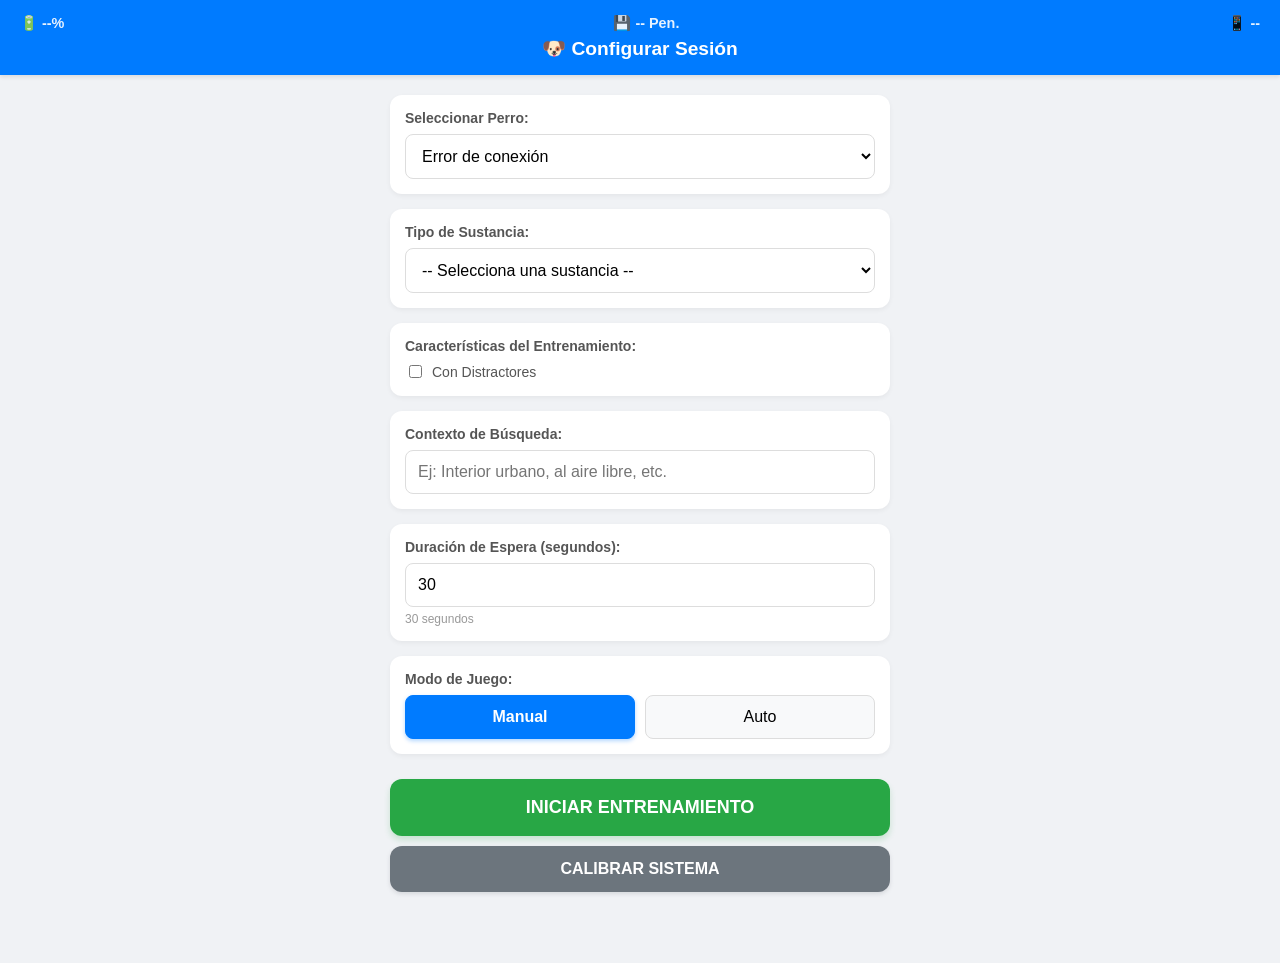
==== firmware/data_develop/index.html @ 309c84db "Modulo Config con pagina web finalizado - Modulo sync finalizado - En proceso de testeo estado de ca" ====
<!DOCTYPE html>
<html lang="es">
<head>
    <meta charset="UTF-8">
    <meta name="viewport" content="width=device-width, initial-scale=1.0, maximum-scale=1.0, user-scalable=no">
    <title>Configuración Lanzador</title>
    <link rel="stylesheet" href="style.css">
</head>
<body>
    <header>
        <div class="status-bar">
            <span>🔋 <span id="bat-val">--</span>%</span>
            <span>💾 <span id="sess-val">--</span> Pen.</span>
            <span>📱 <span id="device-code">--</span></span>
        </div>
        <h2>🐶 Configurar Sesión</h2>
    </header>

    <!-- Overlay de Calibración/Desconexión -->
    <div id="overlay" class="overlay hidden">
        <div class="overlay-content">
            <div class="spinner"></div>
            <h3 id="overlay-title">⚙️ Calibrando Sistema</h3>
            <p id="overlay-msg">WiFi desconectado. BLE activo.<br>La conexión se restablecerá automáticamente al terminar.</p>
        </div>
    </div>

    <main>
        <div class="card">
            <label>Seleccionar Perro:</label>
            <select id="dogSelector">
                <option value="" disabled selected>Cargando lista...</option>
            </select>
        </div>

        <div class="card">
            <label>Tipo de Sustancia:</label>
            <select id="substanceSelector">
                <option value="">-- Selecciona una sustancia --</option>
                <option value="explosivos">💣 Explosivos</option>
                <option value="narcoticos">🚫 Narcóticos</option>
                <option value="comida_organica">🥕 Comida Orgánica</option>
                <option value="personas">👥 Personas</option>
            </select>
        </div>

        <div class="card">
            <label>Características del Entrenamiento:</label>
            <div class="checkbox-group">
                <label class="checkbox-label">
                    <input type="checkbox" id="distractorsCheckbox">
                    <span>Con Distractores</span>
                </label>
            </div>
        </div>

        <div class="card">
            <label>Contexto de Búsqueda:</label>
            <input type="text" id="contextInput" placeholder="Ej: Interior urbano, al aire libre, etc.">
        </div>

        <div class="card">
            <label>Duración de Espera (segundos):</label>
            <input type="number" id="durationInput" min="5" max="120" value="30" placeholder="5-120 segundos">
            <small id="durationHelper">30 segundos</small>
        </div>

        <div class="card">
            <label>Modo de Juego:</label>
            <div class="mode-buttons">
                <button id="btn-manual" class="mode-btn active" onclick="setMode('manual')">Manual</button>
                <button id="btn-auto" class="mode-btn" onclick="setMode('auto')">Auto</button>
            </div>
        </div>

        <button id="btn-start" onclick="startTraining()">INICIAR ENTRENAMIENTO</button>
        
        <button id="btn-calibrate" class="btn-secondary" onclick="startCalibration()">CALIBRAR SISTEMA</button>
        
        <p id="status-msg"></p>
    </main>

    <script src="script.js"></script>
</body>
</html>
---- firmware/data_develop/style.css ----
/* Reset y Fuente Base */
body {
    font-family: -apple-system, BlinkMacSystemFont, "Segoe UI", Roboto, Helvetica, Arial, sans-serif;
    background-color: #f0f2f5;
    margin: 0;
    padding: 0;
    color: #333;
}

/* Encabezado */
header {
    background: #007bff;
    color: white;
    padding: 15px 20px;
    box-shadow: 0 2px 4px rgba(0,0,0,0.1);
}

.status-bar {
    display: flex;
    justify-content: space-between;
    font-size: 0.9em;
    font-weight: bold;
    margin-bottom: 5px;
    opacity: 0.9;
}

h2 {
    margin: 5px 0 0 0;
    text-align: center;
    font-size: 1.2em;
}

/* Contenedor Principal */
main {
    padding: 20px;
    max-width: 500px;
    margin: 0 auto;
}

/* Tarjetas */
.card {
    background: white;
    padding: 15px;
    border-radius: 12px;
    margin-bottom: 15px;
    box-shadow: 0 2px 5px rgba(0,0,0,0.05);
}

label {
    display: block;
    font-weight: bold;
    margin-bottom: 8px;
    font-size: 14px;
    color: #555;
}

/* Inputs */
select, input {
    width: 100%;
    padding: 12px;
    border: 1px solid #ddd;
    border-radius: 8px;
    font-size: 16px;
    box-sizing: border-box;
    background: #fff;
    outline: none;
}

select:focus, input:focus {
    border-color: #007bff;
}

/* Checkboxes */
.checkbox-group {
    display: flex;
    flex-direction: column;
    gap: 10px;
}

.checkbox-label {
    display: flex;
    align-items: center;
    cursor: pointer;
    font-weight: normal;
    margin-bottom: 0;
}

.checkbox-label input[type="checkbox"] {
    width: auto;
    margin-right: 10px;
    cursor: pointer;
}

.checkbox-label span {
    font-size: 14px;
    color: #555;
}

/* Helper text */
small {
    display: block;
    margin-top: 5px;
    font-size: 12px;
    color: #999;
}

/* Botones de Modo (Toggle) */
.mode-buttons {
    display: flex;
    gap: 10px;
}

.mode-btn {
    flex: 1;
    padding: 12px;
    border: 1px solid #ddd;
    background: #f8f9fa;
    border-radius: 8px;
    cursor: pointer;
    font-size: 16px;
    transition: all 0.2s;
}

.mode-btn.active {
    background: #007bff;
    color: white;
    border-color: #007bff;
    font-weight: bold;
    box-shadow: 0 2px 4px rgba(0,123,255,0.3);
}

/* Botón Principal */
#btn-start {
    width: 100%;
    padding: 18px;
    background: #28a745;
    color: white;
    border: none;
    border-radius: 12px;
    font-size: 18px;
    font-weight: bold;
    cursor: pointer;
    margin-top: 10px;
    box-shadow: 0 4px 6px rgba(40, 167, 69, 0.2);
    transition: background 0.2s;
}

#btn-start:active { transform: scale(0.98); }
#btn-start:disabled { background: #ccc; box-shadow: none; cursor: not-allowed; }

/* Botón Secundario */
.btn-secondary {
    width: 100%;
    padding: 14px;
    background: #6c757d;
    color: white;
    border: none;
    border-radius: 12px;
    font-size: 16px;
    font-weight: bold;
    cursor: pointer;
    margin-top: 10px;
    box-shadow: 0 2px 4px rgba(108, 117, 125, 0.2);
    transition: background 0.2s;
}

.btn-secondary:active { transform: scale(0.98); }
.btn-secondary:disabled { background: #ccc; box-shadow: none; cursor: not-allowed; }

/* Mensajes */
#status-msg {
    text-align: center;
    margin-top: 15px;
    font-weight: bold;
    min-height: 20px;
}

/* Overlay de Calibración */
.overlay {
    position: fixed;
    top: 0;
    left: 0;
    width: 100%;
    height: 100%;
    background: rgba(0, 0, 0, 0.9);
    display: flex;
    align-items: center;
    justify-content: center;
    z-index: 9999;
    transition: opacity 0.3s;
}

.overlay.hidden {
    display: none;
}

.overlay-content {
    text-align: center;
    color: white;
    padding: 30px;
    max-width: 400px;
}

.overlay-content h3 {
    margin: 20px 0 10px 0;
    font-size: 1.5em;
}

.overlay-content p {
    margin: 10px 0;
    line-height: 1.6;
    opacity: 0.9;
}

/* Spinner de Carga */
.spinner {
    border: 4px solid rgba(255, 255, 255, 0.3);
    border-top: 4px solid white;
    border-radius: 50%;
    width: 50px;
    height: 50px;
    animation: spin 1s linear infinite;
    margin: 0 auto;
}

@keyframes spin {
    0% { transform: rotate(0deg); }
    100% { transform: rotate(360deg); }
}
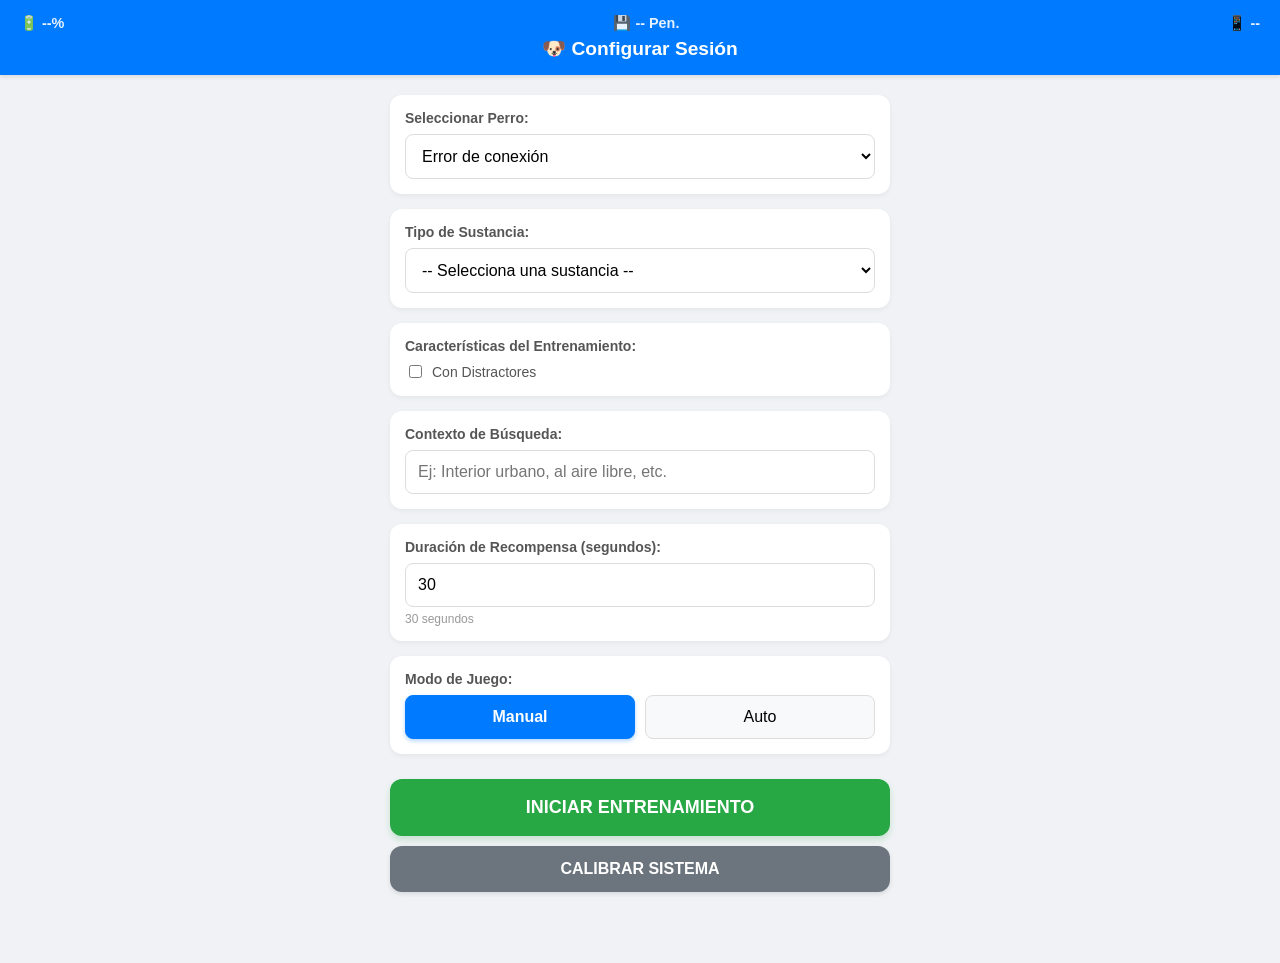
==== commit 34223d42: "Se agregó el módulo de control remoto sin verificar - Se agregó campo timeout para AutoPlay en pagin" ====
--- a/firmware/data_develop/index.html
+++ b/firmware/data_develop/index.html
@@ -16,7 +16,6 @@
         <h2>🐶 Configurar Sesión</h2>
     </header>
 
-    <!-- Overlay de Calibración/Desconexión -->
     <div id="overlay" class="overlay hidden">
         <div class="overlay-content">
             <div class="spinner"></div>
@@ -59,8 +58,8 @@
             <input type="text" id="contextInput" placeholder="Ej: Interior urbano, al aire libre, etc.">
         </div>
 
-        <div class="card">
-            <label>Duración de Espera (segundos):</label>
+        <div class="card" id="durationCard">
+            <label>Duración de Recompensa (segundos):</label>
             <input type="number" id="durationInput" min="5" max="120" value="30" placeholder="5-120 segundos">
             <small id="durationHelper">30 segundos</small>
         </div>
@@ -73,6 +72,12 @@
             </div>
         </div>
 
+        <div class="card" id="timeoutCard" style="display: none;">
+            <label>Timeout Modo Auto (segundos):</label>
+            <input type="number" id="timeoutInput" min="5" max="120" value="120" placeholder="5-120 segundos">
+            <small id="timeoutHelper">120 segundos</small>
+        </div>
+
         <button id="btn-start" onclick="startTraining()">INICIAR ENTRENAMIENTO</button>
         
         <button id="btn-calibrate" class="btn-secondary" onclick="startCalibration()">CALIBRAR SISTEMA</button>
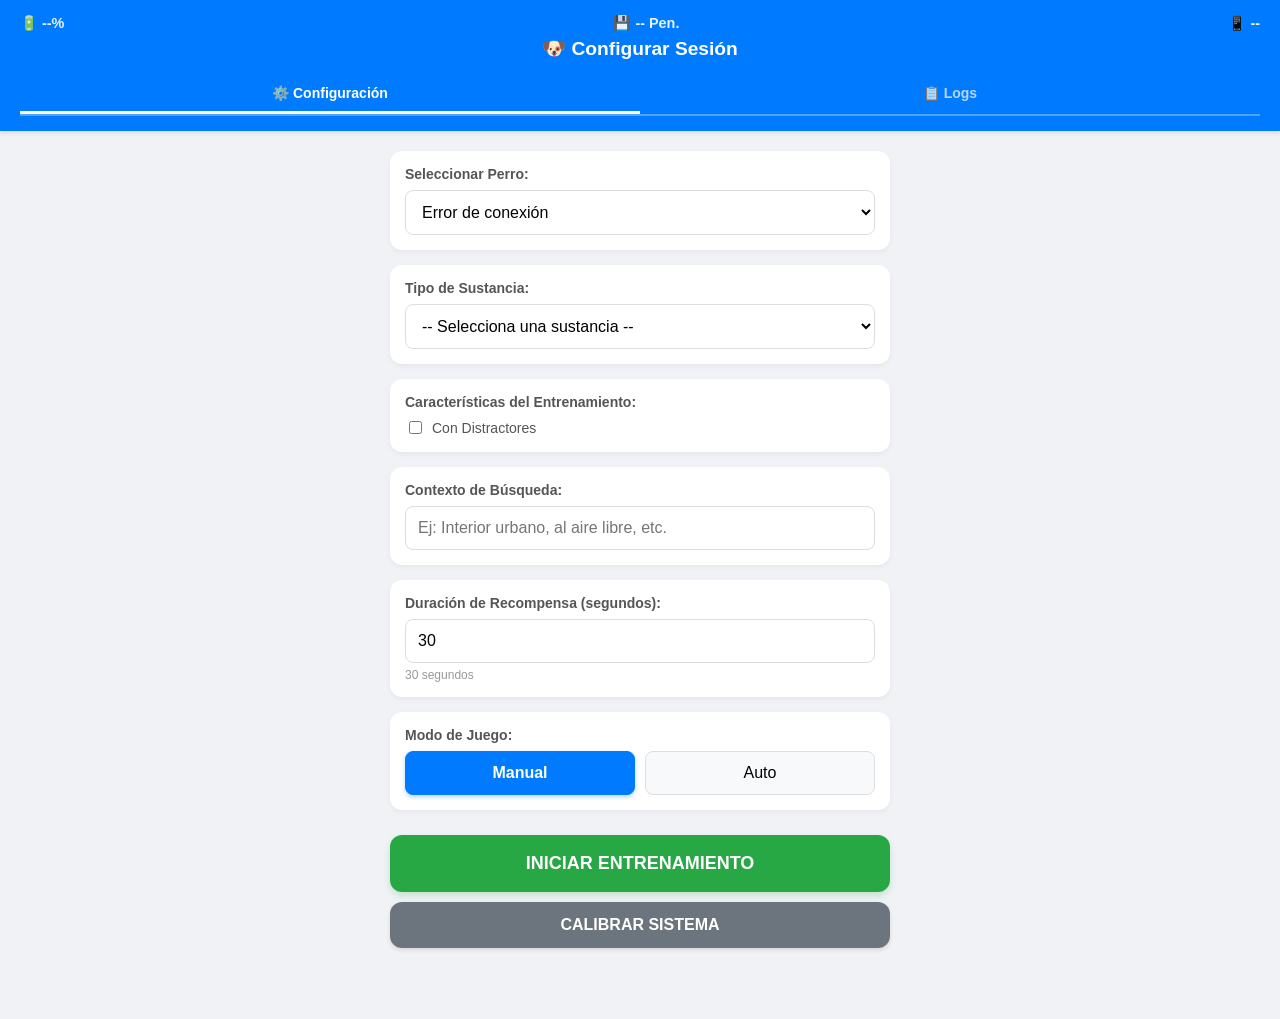
==== commit 7ebc6da3: "Verificaciones de sesiones funcionando - Se agrega driver logger para ver en pagina web eventos o po" ====
--- a/firmware/data_develop/index.html
+++ b/firmware/data_develop/index.html
@@ -14,6 +14,12 @@
             <span>📱 <span id="device-code">--</span></span>
         </div>
         <h2>🐶 Configurar Sesión</h2>
+        
+        <!-- Navigation Tabs -->
+        <div class="tabs">
+            <button class="tab-btn active" onclick="showTab('config', this)">⚙️ Configuración</button>
+            <button class="tab-btn" onclick="showTab('logs', this)">📋 Logs</button>
+        </div>
     </header>
 
     <div id="overlay" class="overlay hidden">
@@ -24,7 +30,8 @@
         </div>
     </div>
 
-    <main>
+    <!-- Config Tab Content -->
+    <main id="tab-config" class="tab-content active">
         <div class="card">
             <label>Seleccionar Perro:</label>
             <select id="dogSelector">
@@ -85,6 +92,38 @@
         <p id="status-msg"></p>
     </main>
 
+    <!-- Logs Tab Content -->
+    <div id="tab-logs" class="tab-content">
+        <div class="card">
+            <div class="logs-header">
+                <h3>📋 Registro de Eventos</h3>
+                <div class="logs-controls">
+                    <button class="btn-small" onclick="refreshLogs()">🔄 Actualizar</button>
+                    <button class="btn-small" onclick="clearLogsDisplay()">🗑️ Limpiar</button>
+                    <label class="filter-label">
+                        Filtro:
+                        <select id="logLevelFilter" onchange="filterLogs()">
+                            <option value="ALL">Todos</option>
+                            <option value="INFO">INFO</option>
+                            <option value="WARN">WARN</option>
+                            <option value="ERROR">ERROR</option>
+                        </select>
+                    </label>
+                    <label class="auto-refresh">
+                        <input type="checkbox" id="autoRefreshCheckbox" checked onchange="toggleAutoRefresh()">
+                        Auto (5s)
+                    </label>
+                </div>
+            </div>
+            <div id="logs-container" class="logs-container">
+                <div class="log-placeholder">Cargando logs...</div>
+            </div>
+            <div class="logs-footer">
+                <span id="log-count">0 eventos</span>
+            </div>
+        </div>
+    </div>
+
     <script src="script.js"></script>
 </body>
 </html>
--- a/firmware/data_develop/style.css
+++ b/firmware/data_develop/style.css
@@ -226,4 +226,194 @@
 @keyframes spin {
     0% { transform: rotate(0deg); }
     100% { transform: rotate(360deg); }
+}
+
+/* ==================== TABS ==================== */
+.tabs {
+    display: flex;
+    gap: 0;
+    margin-top: 15px;
+    border-bottom: 2px solid rgba(255, 255, 255, 0.3);
+}
+
+.tab-btn {
+    flex: 1;
+    padding: 10px 15px;
+    background: transparent;
+    color: rgba(255, 255, 255, 0.7);
+    border: none;
+    border-bottom: 3px solid transparent;
+    font-size: 14px;
+    font-weight: bold;
+    cursor: pointer;
+    transition: all 0.2s;
+}
+
+.tab-btn.active {
+    color: white;
+    border-bottom-color: white;
+}
+
+.tab-btn:hover {
+    color: white;
+    background: rgba(255, 255, 255, 0.1);
+}
+
+.tab-content {
+    display: none;
+    padding: 20px;
+    max-width: 500px;
+    margin: 0 auto;
+}
+
+.tab-content.active {
+    display: block;
+}
+
+/* ==================== LOGS ==================== */
+.logs-header {
+    margin-bottom: 15px;
+}
+
+.logs-header h3 {
+    margin: 0 0 10px 0;
+    font-size: 1.1em;
+    color: #333;
+}
+
+.logs-controls {
+    display: flex;
+    flex-wrap: wrap;
+    gap: 8px;
+    align-items: center;
+    font-size: 13px;
+}
+
+.btn-small {
+    padding: 6px 12px;
+    background: #007bff;
+    color: white;
+    border: none;
+    border-radius: 6px;
+    font-size: 13px;
+    cursor: pointer;
+    transition: background 0.2s;
+}
+
+.btn-small:hover {
+    background: #0056b3;
+}
+
+.btn-small:active {
+    transform: scale(0.95);
+}
+
+.filter-label {
+    display: flex;
+    align-items: center;
+    gap: 5px;
+    font-weight: normal;
+    margin-bottom: 0;
+}
+
+.filter-label select {
+    width: auto;
+    padding: 6px 10px;
+    font-size: 13px;
+}
+
+.auto-refresh {
+    display: flex;
+    align-items: center;
+    gap: 5px;
+    font-weight: normal;
+    margin-bottom: 0;
+}
+
+.auto-refresh input[type="checkbox"] {
+    width: auto;
+    margin: 0;
+}
+
+.logs-container {
+    max-height: 400px;
+    overflow-y: auto;
+    background: #f8f9fa;
+    border: 1px solid #dee2e6;
+    border-radius: 8px;
+    padding: 10px;
+    font-family: 'Courier New', monospace;
+    font-size: 12px;
+    line-height: 1.6;
+}
+
+.log-entry {
+    padding: 6px 8px;
+    margin: 4px 0;
+    border-left: 3px solid #6c757d;
+    background: white;
+    border-radius: 4px;
+    word-wrap: break-word;
+}
+
+.log-entry.INFO {
+    border-left-color: #17a2b8;
+}
+
+.log-entry.WARN {
+    border-left-color: #ffc107;
+    background: #fff9e6;
+}
+
+.log-entry.ERROR {
+    border-left-color: #dc3545;
+    background: #ffe6e6;
+}
+
+.log-timestamp {
+    color: #6c757d;
+    font-weight: bold;
+    margin-right: 8px;
+}
+
+.log-level {
+    display: inline-block;
+    padding: 2px 6px;
+    border-radius: 3px;
+    font-weight: bold;
+    margin-right: 8px;
+    font-size: 11px;
+}
+
+.log-level.INFO {
+    background: #d1ecf1;
+    color: #0c5460;
+}
+
+.log-level.WARN {
+    background: #fff3cd;
+    color: #856404;
+}
+
+.log-level.ERROR {
+    background: #f8d7da;
+    color: #721c24;
+}
+
+.log-message {
+    color: #333;
+}
+
+.log-placeholder {
+    text-align: center;
+    color: #6c757d;
+    padding: 20px;
+    font-style: italic;
+}
+
+.logs-footer {
+    margin-top: 10px;
+    font-size: 12px;
+    color: #6c757d;
+    text-align: right;
 }
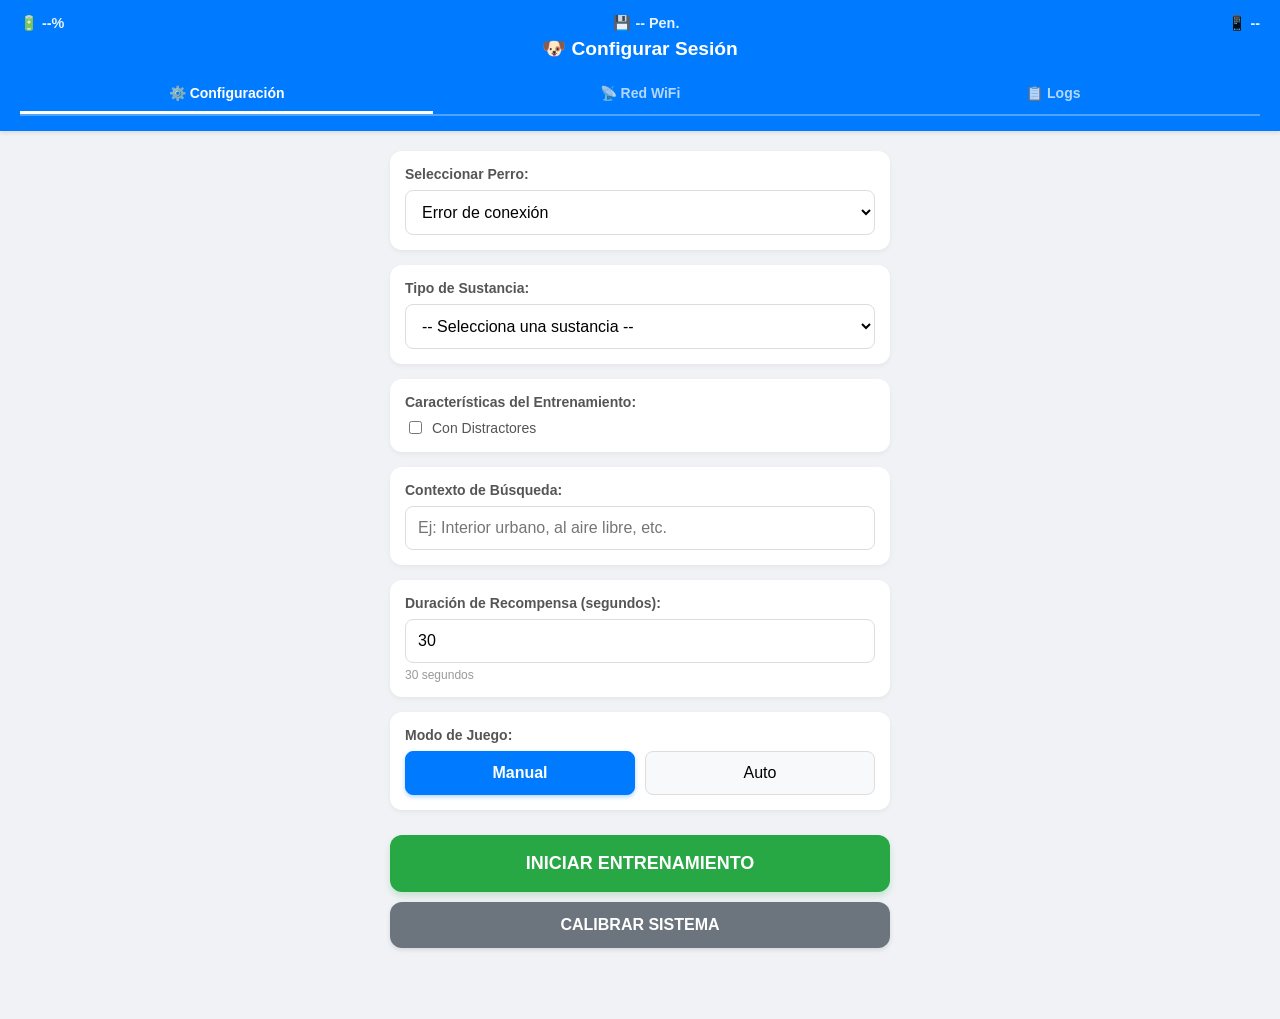
==== commit 895b2f0f: "Se actualizó la pagina web para ingresar red wifi - Falta subirlo a ESP32 - Volver a probar todo en " ====
--- a/firmware/data_develop/index.html
+++ b/firmware/data_develop/index.html
@@ -18,6 +18,7 @@
         <!-- Navigation Tabs -->
         <div class="tabs">
             <button class="tab-btn active" onclick="showTab('config', this)">⚙️ Configuración</button>
+            <button class="tab-btn" onclick="showTab('network', this)">📡 Red WiFi</button>
             <button class="tab-btn" onclick="showTab('logs', this)">📋 Logs</button>
         </div>
     </header>
@@ -92,6 +93,27 @@
         <p id="status-msg"></p>
     </main>
 
+    <!-- Network Tab Content -->
+    <div id="tab-network" class="tab-content">
+        <div class="card">
+            <h3>Configurar Red WiFi</h3>
+            <p style="color: #666; font-size: 0.9em; margin-bottom: 15px;">Ingresa la red y contraseña a la cual se conectará la ESP32 para sincronizar datos.</p>
+            
+            <label>SSID (Nombre de Red):</label>
+            <input type="text" id="wifiSSID" placeholder="Ej: Mi_Red_WiFi" maxlength="32">
+            
+            <label style="margin-top: 15px;">Contraseña:</label>
+            <div class="password-field">
+                <input type="password" id="wifiPassword" placeholder="Contraseña" maxlength="64">
+                <button type="button" class="toggle-password" onclick="togglePasswordVisibility()">👁️</button>
+            </div>
+            
+            <button id="btn-save-network" onclick="saveNetworkConfig()" style="margin-top: 20px;">Guardar Configuración</button>
+            
+            <p id="network-status-msg" style="margin-top: 15px; text-align: center;"></p>
+        </div>
+    </div>
+
     <!-- Logs Tab Content -->
     <div id="tab-logs" class="tab-content">
         <div class="card">
--- a/firmware/data_develop/style.css
+++ b/firmware/data_develop/style.css
@@ -70,6 +70,36 @@
     border-color: #007bff;
 }
 
+/* Password Field with Toggle */
+.password-field {
+    display: flex;
+    gap: 0;
+    align-items: center;
+    position: relative;
+}
+
+.password-field input {
+    flex: 1;
+    border-radius: 8px 0 0 8px;
+    margin-bottom: 0;
+}
+
+.toggle-password {
+    padding: 12px 14px;
+    background: #f8f9fa;
+    border: 1px solid #ddd;
+    border-left: none;
+    border-radius: 0 8px 8px 0;
+    cursor: pointer;
+    font-size: 16px;
+    color: #666;
+    transition: background 0.2s;
+}
+
+.toggle-password:active {
+    background: #e9ecef;
+}
+
 /* Checkboxes */
 .checkbox-group {
     display: flex;
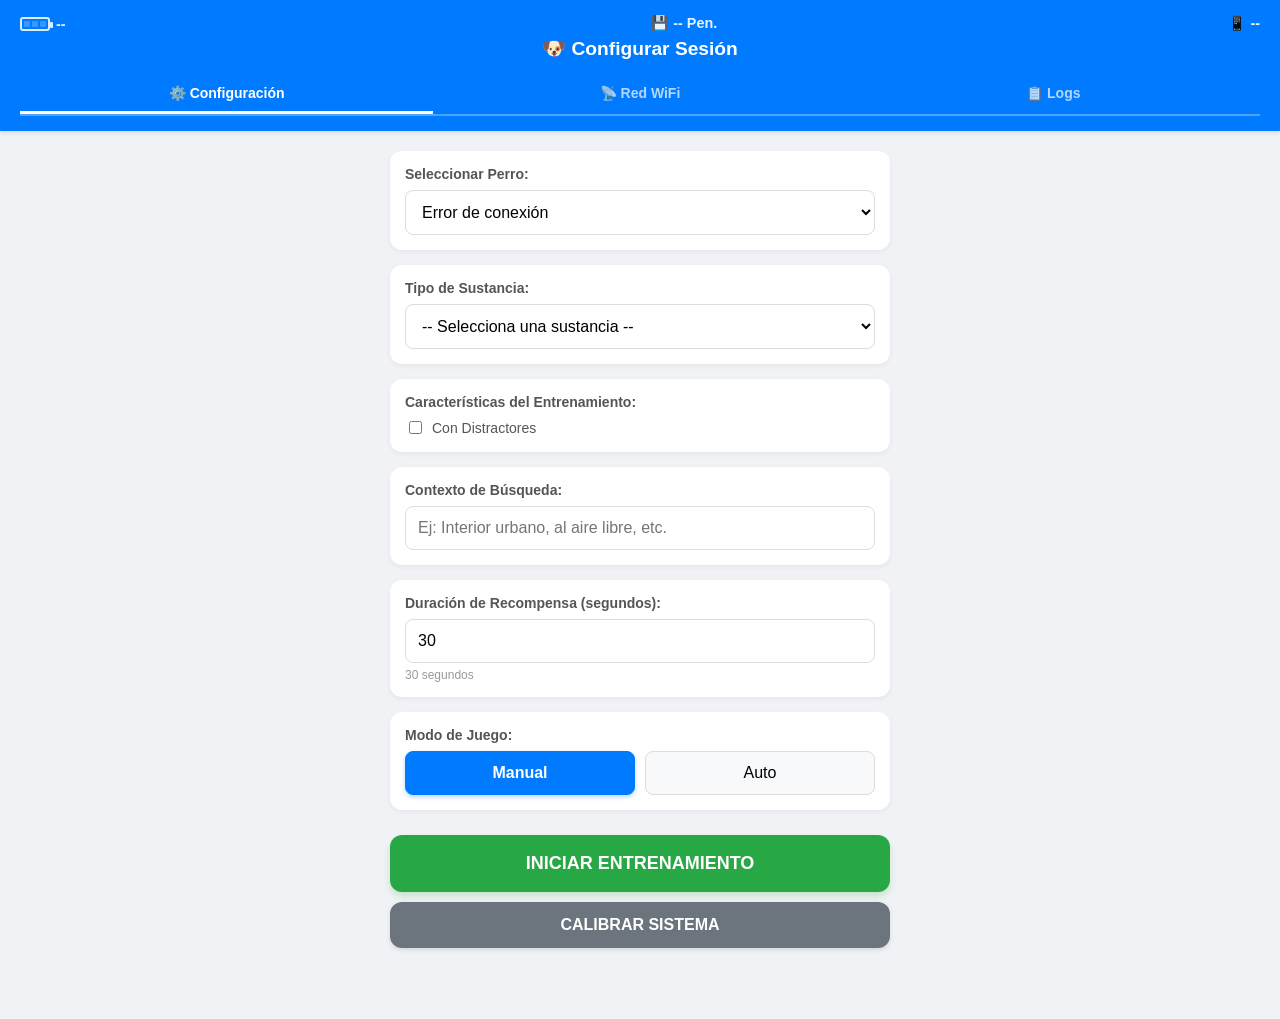
==== commit 4e3f66bd: "Correccion de colers led y subida a supabase - Pagina web con nivel alto medio bajo critico en web s" ====
--- a/firmware/data_develop/index.html
+++ b/firmware/data_develop/index.html
@@ -9,7 +9,15 @@
 <body>
     <header>
         <div class="status-bar">
-            <span>🔋 <span id="bat-val">--</span>%</span>
+            <span id="battery-status" class="battery-status battery-unknown">
+                <span class="battery-shell" aria-hidden="true">
+                    <span class="battery-bar"></span>
+                    <span class="battery-bar"></span>
+                    <span class="battery-bar"></span>
+                    <span class="battery-alert">!</span>
+                </span>
+                <span id="bat-val">--</span>
+            </span>
             <span>💾 <span id="sess-val">--</span> Pen.</span>
             <span>📱 <span id="device-code">--</span></span>
         </div>
@@ -68,7 +76,7 @@
 
         <div class="card" id="durationCard">
             <label>Duración de Recompensa (segundos):</label>
-            <input type="number" id="durationInput" min="5" max="120" value="30" placeholder="5-120 segundos">
+            <input type="number" id="durationInput" min="0" max="120" value="30" placeholder="0-120 segundos">
             <small id="durationHelper">30 segundos</small>
         </div>
 
--- a/firmware/data_develop/style.css
+++ b/firmware/data_develop/style.css
@@ -18,10 +18,89 @@
 .status-bar {
     display: flex;
     justify-content: space-between;
+    align-items: center;
     font-size: 0.9em;
     font-weight: bold;
     margin-bottom: 5px;
     opacity: 0.9;
+}
+
+.battery-status {
+    display: inline-flex;
+    align-items: center;
+    gap: 6px;
+    min-width: 120px;
+}
+
+.battery-shell {
+    position: relative;
+    width: 30px;
+    height: 14px;
+    border: 2px solid rgba(255, 255, 255, 0.95);
+    border-radius: 3px;
+    display: inline-flex;
+    align-items: center;
+    gap: 2px;
+    padding: 2px;
+    box-sizing: border-box;
+}
+
+.battery-shell::after {
+    content: '';
+    position: absolute;
+    right: -5px;
+    top: 3px;
+    width: 3px;
+    height: 6px;
+    border-radius: 1px;
+    background: rgba(255, 255, 255, 0.95);
+}
+
+.battery-bar {
+    flex: 1;
+    height: 100%;
+    background: rgba(255, 255, 255, 0.25);
+    border-radius: 1px;
+}
+
+.battery-alert {
+    position: absolute;
+    inset: 0;
+    display: none;
+    align-items: center;
+    justify-content: center;
+    color: #ff3b3b;
+    font-size: 12px;
+    font-weight: 900;
+    line-height: 1;
+}
+
+.battery-status.battery-high .battery-bar:nth-child(-n+3) {
+    background: #19d35f;
+}
+
+.battery-status.battery-medium .battery-bar:nth-child(-n+2) {
+    background: #19d35f;
+}
+
+.battery-status.battery-low .battery-bar:nth-child(-n+1) {
+    background: #19d35f;
+}
+
+.battery-status.battery-critical .battery-bar {
+    background: rgba(255, 255, 255, 0.15);
+}
+
+.battery-status.battery-critical .battery-shell {
+    border-color: #ff3b3b;
+}
+
+.battery-status.battery-critical .battery-shell::after {
+    background: #ff3b3b;
+}
+
+.battery-status.battery-critical .battery-alert {
+    display: flex;
 }
 
 h2 {
